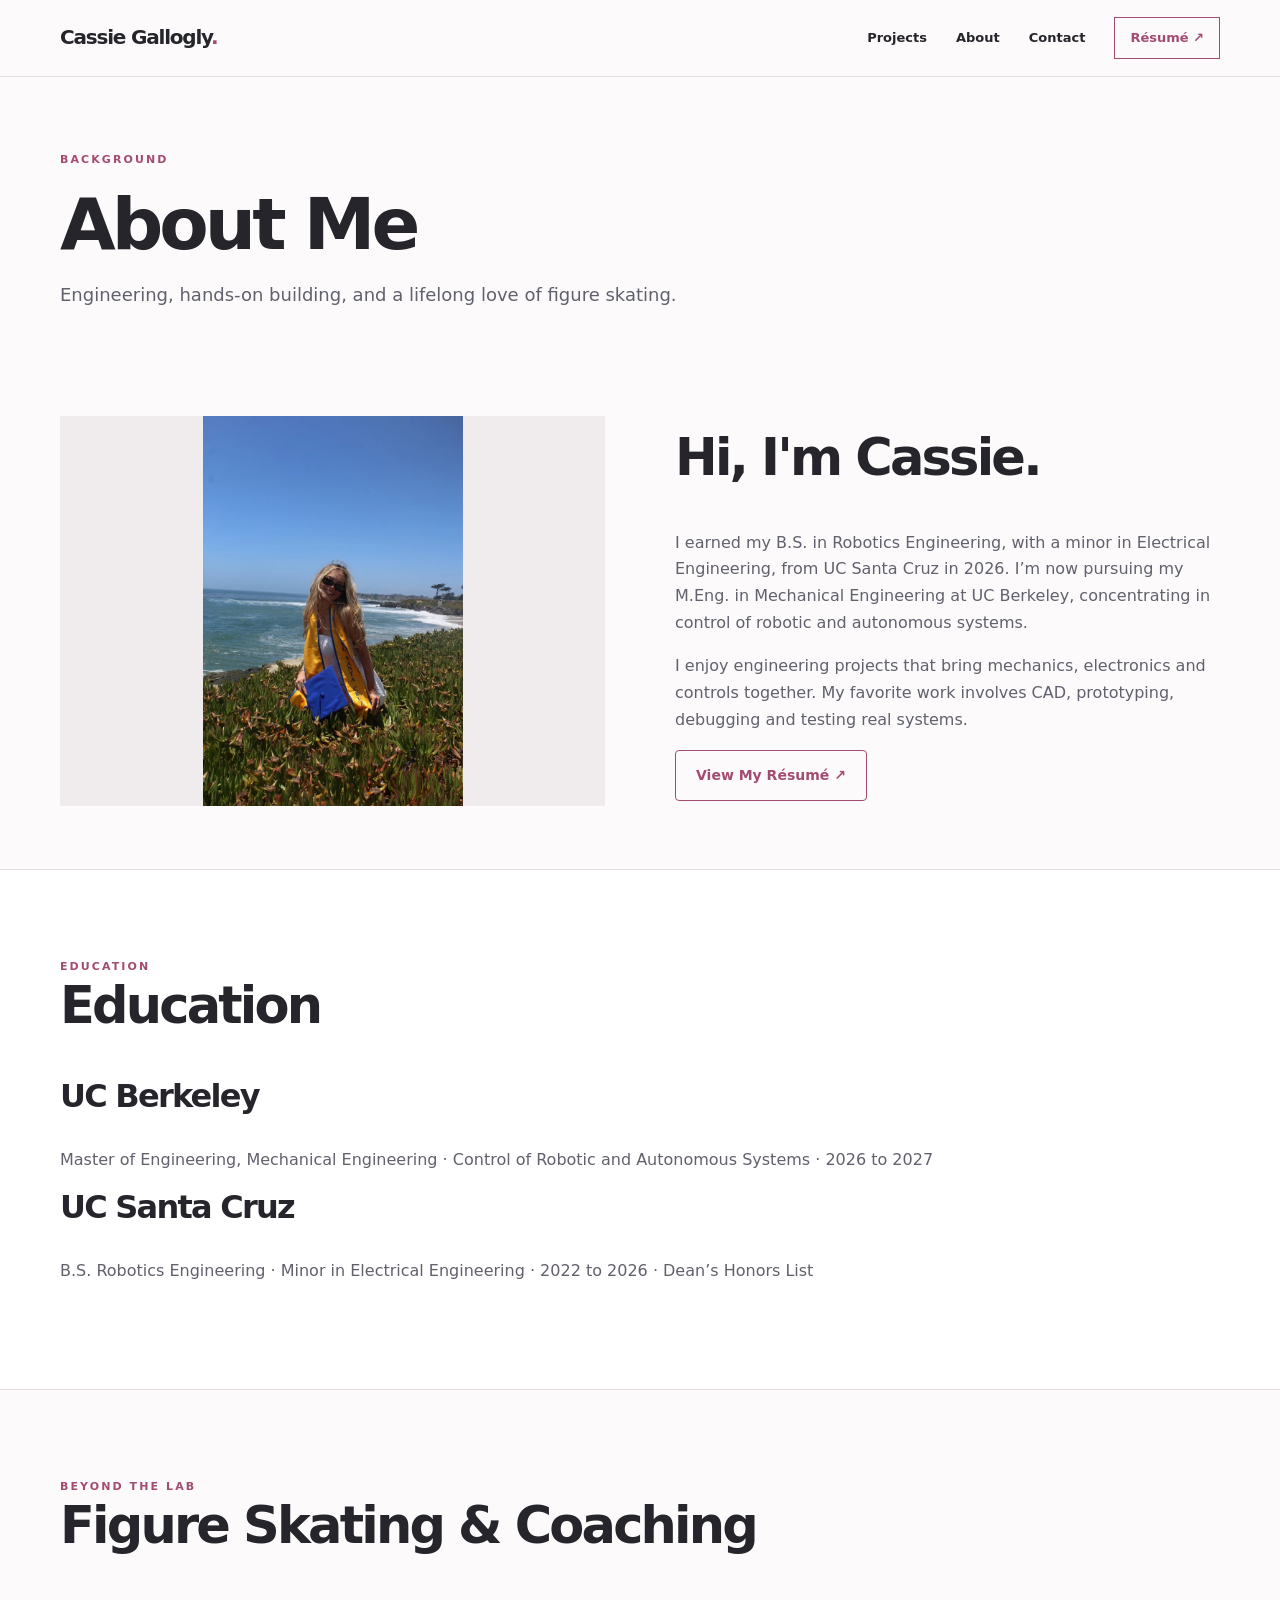
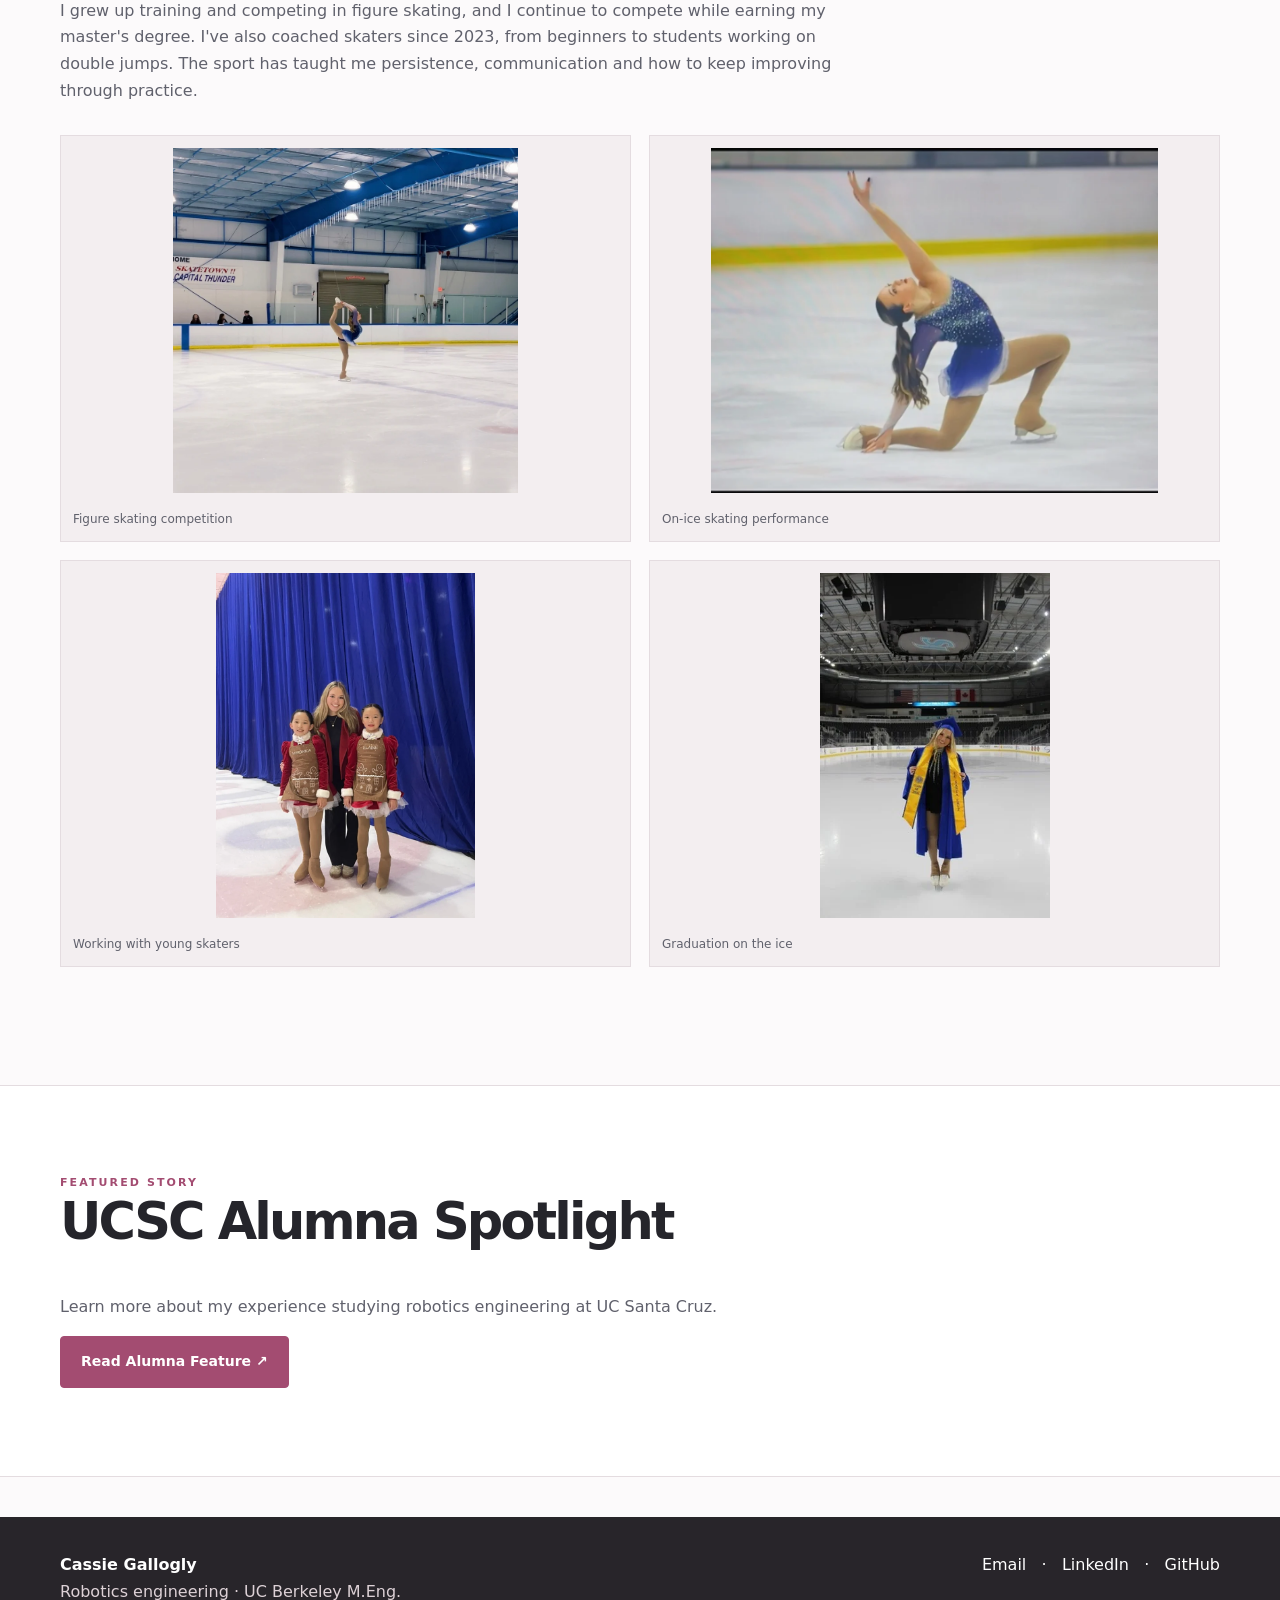
==== about.html @ 03a87ab5 "Add files via upload" ====
<!doctype html><html lang="en"><head><meta charset="utf-8"><meta name="viewport" content="width=device-width,initial-scale=1"><meta name="theme-color" content="#fcfafb"><meta name="description" content="Cassie Gallogly, robotics engineer and UC Berkeley M.Eng. student. Engineering research and project portfolio."><title>About | Cassie Gallogly</title><link rel="stylesheet" href="styles.css"></head><body><header class="topbar"><div class="container nav"><a class="brand" href="index.html">Cassie Gallogly<em>.</em></a><nav class="links" aria-label="Navigation"><a href="projects.html">Projects</a><a href="about.html">About</a><a href="contact.html">Contact</a><a class="navresume" href="Cassie_Gallogly_Resume.pdf" target="_blank">Résumé ↗</a></nav></div></header><main><div class="container"><div class="pagehead"><div class="label">Background</div><h1>About Me</h1><p>Engineering, hands-on building, and a lifelong love of figure skating.</p></div><div class="split sectiontight"><div><img src="assets/coast.webp" alt="Cassie at the coast after graduation" loading="lazy" class="featureimg"></div><div><h2>Hi, I'm Cassie.</h2><p>I earned my B.S. in Robotics Engineering, with a minor in Electrical Engineering, from UC Santa Cruz in 2026. I’m now pursuing my M.Eng. in Mechanical Engineering at UC Berkeley, concentrating in control of robotic and autonomous systems.</p><p>I enjoy engineering projects that bring mechanics, electronics and controls together. My favorite work involves CAD, prototyping, debugging and testing real systems.</p><a href="Cassie_Gallogly_Resume.pdf" class="button alt" target="_blank">View My Résumé ↗</a></div></div></div><div class="features section"><div class="container"><div class="label">Education</div><h2>Education</h2><h3>UC Berkeley</h3><p>Master of Engineering, Mechanical Engineering · Control of Robotic and Autonomous Systems · 2026 to 2027</p><h3>UC Santa Cruz</h3><p>B.S. Robotics Engineering · Minor in Electrical Engineering · 2022 to 2026 · Dean’s Honors List</p></div></div><div class="container section"><div class="label">Beyond the lab</div><h2>Figure Skating & Coaching</h2><p style="max-width:780px">I grew up training and competing in figure skating, and I continue to compete while earning my master's degree. I've also coached skaters since 2023, from beginners to students working on double jumps. The sport has taught me persistence, communication and how to keep improving through practice.</p><div class="gallery"><figure><img src="assets/skating-action.webp" alt="Figure skating competition" loading="lazy" class=""><figcaption>Figure skating competition</figcaption></figure><figure><img src="assets/skating-spin.webp" alt="On-ice skating performance" loading="lazy" class=""><figcaption>On-ice skating performance</figcaption></figure><figure><img src="assets/coach.webp" alt="Working with young skaters" loading="lazy" class=""><figcaption>Working with young skaters</figcaption></figure><figure><img src="assets/grad-ice.webp" alt="Graduation on the ice" loading="lazy" class=""><figcaption>Graduation on the ice</figcaption></figure></div></div><div class="features section"><div class="container"><div class="label">Featured story</div><h2>UCSC Alumna Spotlight</h2><p>Learn more about my experience studying robotics engineering at UC Santa Cruz.</p><a href="https://engineering.ucsc.edu/voices/cassie-gallogly-alumna/" class="button" target="_blank" rel="noopener">Read Alumna Feature ↗</a></div></div></main><footer class="footer"><div class="container footinner"><div><b>Cassie Gallogly</b><p>Robotics engineering · UC Berkeley M.Eng.</p></div><div><a href="mailto:cassiegallogly21@gmail.com">Email</a> &nbsp; · &nbsp; <a href="https://www.linkedin.com/in/cassie-gallogly-879199278/" target="_blank" rel="noopener">LinkedIn</a> &nbsp; · &nbsp; <a href="https://github.com/CassieGallogly" target="_blank" rel="noopener">GitHub</a></div></div></footer></body></html>
---- styles.css ----
:root{--bg:#fcfafb;--white:#fff;--ink:#25252b;--muted:#60616c;--rose:#a34c71;--rose2:#f3e4eb;--line:#e4dce0;--soft:#f8f1f4;--width:1160px}
*{box-sizing:border-box}html{scroll-behavior:smooth}body{margin:0;background:var(--bg);color:var(--ink);font:16px/1.68 Inter,ui-sans-serif,system-ui,-apple-system,'Segoe UI',sans-serif}a{color:inherit;text-decoration:none}img{max-width:100%}button{font:inherit}a:focus-visible,button:focus-visible{outline:3px solid var(--rose);outline-offset:3px}.container{width:min(var(--width),calc(100% - 52px));margin:auto}.topbar{position:sticky;top:0;background:#fcfafbf2;backdrop-filter:blur(12px);border-bottom:1px solid var(--line);z-index:20}.nav{display:flex;align-items:center;justify-content:space-between;min-height:76px;gap:18px}.brand{font-size:20px;font-weight:800;letter-spacing:-.06em}.brand em{color:var(--rose);font-style:normal}.links{display:flex;align-items:center;gap:29px;font-size:13px;font-weight:650}.links a:hover,.text-link:hover{color:var(--rose)}.navresume{border:1px solid var(--rose);padding:9px 15px;color:var(--rose)}.label{font-size:11px;text-transform:uppercase;letter-spacing:.19em;font-weight:800;color:var(--rose)}h1,h2,h3,p{margin-top:0}h1,h2,h3{line-height:1.15;letter-spacing:-.055em}h1{font-size:clamp(48px,6.7vw,90px);font-weight:780}h2{font-size:clamp(32px,4vw,51px)}h3{font-size:clamp(23px,2.5vw,34px)}p{color:var(--muted)}.hero{padding:90px 0 90px;display:grid;grid-template-columns:1.2fr .8fr;align-items:center;gap:78px}.hero h1{margin:17px 0 24px}.hero h1 span{color:var(--rose)}.lead{font-size:clamp(18px,1.8vw,22px);line-height:1.58;color:#45464e}.actionrow{display:flex;flex-wrap:wrap;gap:12px;margin-top:30px}.button{display:inline-flex;justify-content:center;align-items:center;gap:10px;padding:13px 20px;border:1px solid var(--rose);background:var(--rose);color:white;font-size:14px;font-weight:750;border-radius:4px;transition:transform .2s}.button:hover{transform:translateY(-2px)}.button.alt{background:transparent;color:var(--rose)}.button.dark{background:var(--ink);border-color:var(--ink)}.heroimg{background:#ece6e8;padding:12px;border:1px solid var(--line)}.heroimg img{width:100%;height:470px;object-fit:contain;background:#ebe4e4;display:block}.caption{font-size:12px;color:#76717a;margin:9px 0 0}.banner{background:var(--soft);border-block:1px solid var(--line);padding:23px 0}.banner .container{display:flex;justify-content:space-between;gap:20px;flex-wrap:wrap;font-size:13px}.banner b{color:var(--ink)}.section{padding:88px 0}.sectionhead{display:flex;justify-content:space-between;align-items:end;gap:20px;margin-bottom:33px}.sectionhead p{max-width:410px}.projectgrid{display:grid;grid-template-columns:repeat(2,minmax(0,1fr));gap:25px}.card{display:block;border:1px solid var(--line);background:white;transition:box-shadow .2s,transform .2s}.card:hover{box-shadow:0 12px 40px #30131d13;transform:translateY(-3px)}.imagepanel{height:295px;background:#f1edef;display:flex;align-items:center;justify-content:center;overflow:hidden;padding:16px}.imagepanel img{height:100%;width:100%;object-fit:contain}.cardinfo{padding:25px 28px 29px}.cardinfo h3{font-size:27px;margin:12px 0}.cardinfo p{font-size:14px}.cardbottom{display:flex;justify-content:space-between;align-items:center;margin-top:18px;font-size:13px;font-weight:750;color:var(--rose)}.tagrow{display:flex;gap:7px;flex-wrap:wrap;margin:18px 0}.tag{font-size:11px;color:#744255;padding:5px 9px;background:#f8ebf1}.features{background:#fff;border-block:1px solid var(--line)}.split{display:grid;grid-template-columns:1fr 1fr;align-items:center;gap:70px}.featureimg{width:100%;height:390px;object-fit:contain;background:#f0ebed}.articlebox{padding:25px;background:var(--soft);border-left:3px solid var(--rose)}.large-link{display:inline-block;font-size:18px;color:var(--rose);font-weight:750;border-bottom:1px solid var(--rose);padding-bottom:4px}.footer{background:#28252a;color:white;margin-top:40px;padding:35px 0}.footer p{color:#ddd1d6}.footinner{display:flex;justify-content:space-between;gap:25px;flex-wrap:wrap}.footinner a:hover{color:#e5a9c2}.pagehead{padding:74px 0 32px;max-width:830px}.pagehead h1{font-size:clamp(40px,6vw,72px);margin:14px 0}.pagehead p{font-size:18px}.breadcrumbs{font-size:12px;color:var(--rose);margin-top:20px}.detailhero{width:100%;height:min(62vw,530px);object-fit:contain;background:#f2eff0;border:1px solid var(--line);padding:16px;display:block}.detailgrid{display:grid;grid-template-columns:minmax(0,1.6fr) minmax(220px,.65fr);gap:70px;padding:55px 0 65px}.detailgrid h2{font-size:29px;margin-top:30px}.detailgrid h2:first-child{margin-top:0}.aside{border-top:3px solid var(--rose);background:white;padding:23px;align-self:start}.aside p{font-size:14px}.gallery{display:grid;grid-template-columns:repeat(2,minmax(0,1fr));gap:18px;margin:30px 0}.gallery figure{margin:0;background:#f3eef0;border:1px solid var(--line);padding:12px}.gallery img{width:100%;height:345px;object-fit:contain}.gallery figcaption{font-size:12px;color:var(--muted);margin:7px 0 0}.video{width:100%;max-height:550px;background:#161616}.contactgrid{display:grid;grid-template-columns:repeat(2,1fr);gap:16px;margin:35px 0 80px}.contactlink{background:white;border:1px solid var(--line);padding:25px;display:block;transition:border .2s}.contactlink:hover{border-color:var(--rose)}.contactlink small{display:block;color:var(--muted);letter-spacing:.14em;font-weight:700;margin-bottom:8px}.contactlink strong{font-size:clamp(17px,2vw,22px);overflow-wrap:anywhere}.morecards{display:grid;grid-template-columns:repeat(3,1fr);gap:20px}.morecards .imagepanel{height:195px}.morecards .cardinfo{padding:16px}.morecards h3{font-size:20px}.two-photo{display:grid;grid-template-columns:1fr 1fr;gap:20px}.two-photo img{width:100%;height:420px;object-fit:contain;background:#f1edef}.sectiontight{padding:55px 0}.muted{color:var(--muted)}
@media(max-width:800px){.hero,.split,.detailgrid{grid-template-columns:1fr;gap:30px}.hero{padding:55px 0}.heroimg img{height:390px}.links{gap:12px;flex-wrap:wrap;justify-content:flex-end}.navresume{display:none}.section{padding:60px 0}.imagepanel{height:240px}.detailhero{height:390px}.detailgrid{padding-top:32px}.sectionhead{display:block}}
@media(max-width:560px){.container{width:calc(100% - 32px)}.nav{min-height:67px;align-items:center}.brand{font-size:18px}.links{font-size:11px;gap:10px}.projectgrid,.contactgrid,.morecards,.gallery,.two-photo{grid-template-columns:1fr}.heroimg img{height:320px}.gallery img,.two-photo img{height:320px}.detailhero{height:330px}.contactlink{padding:17px}}
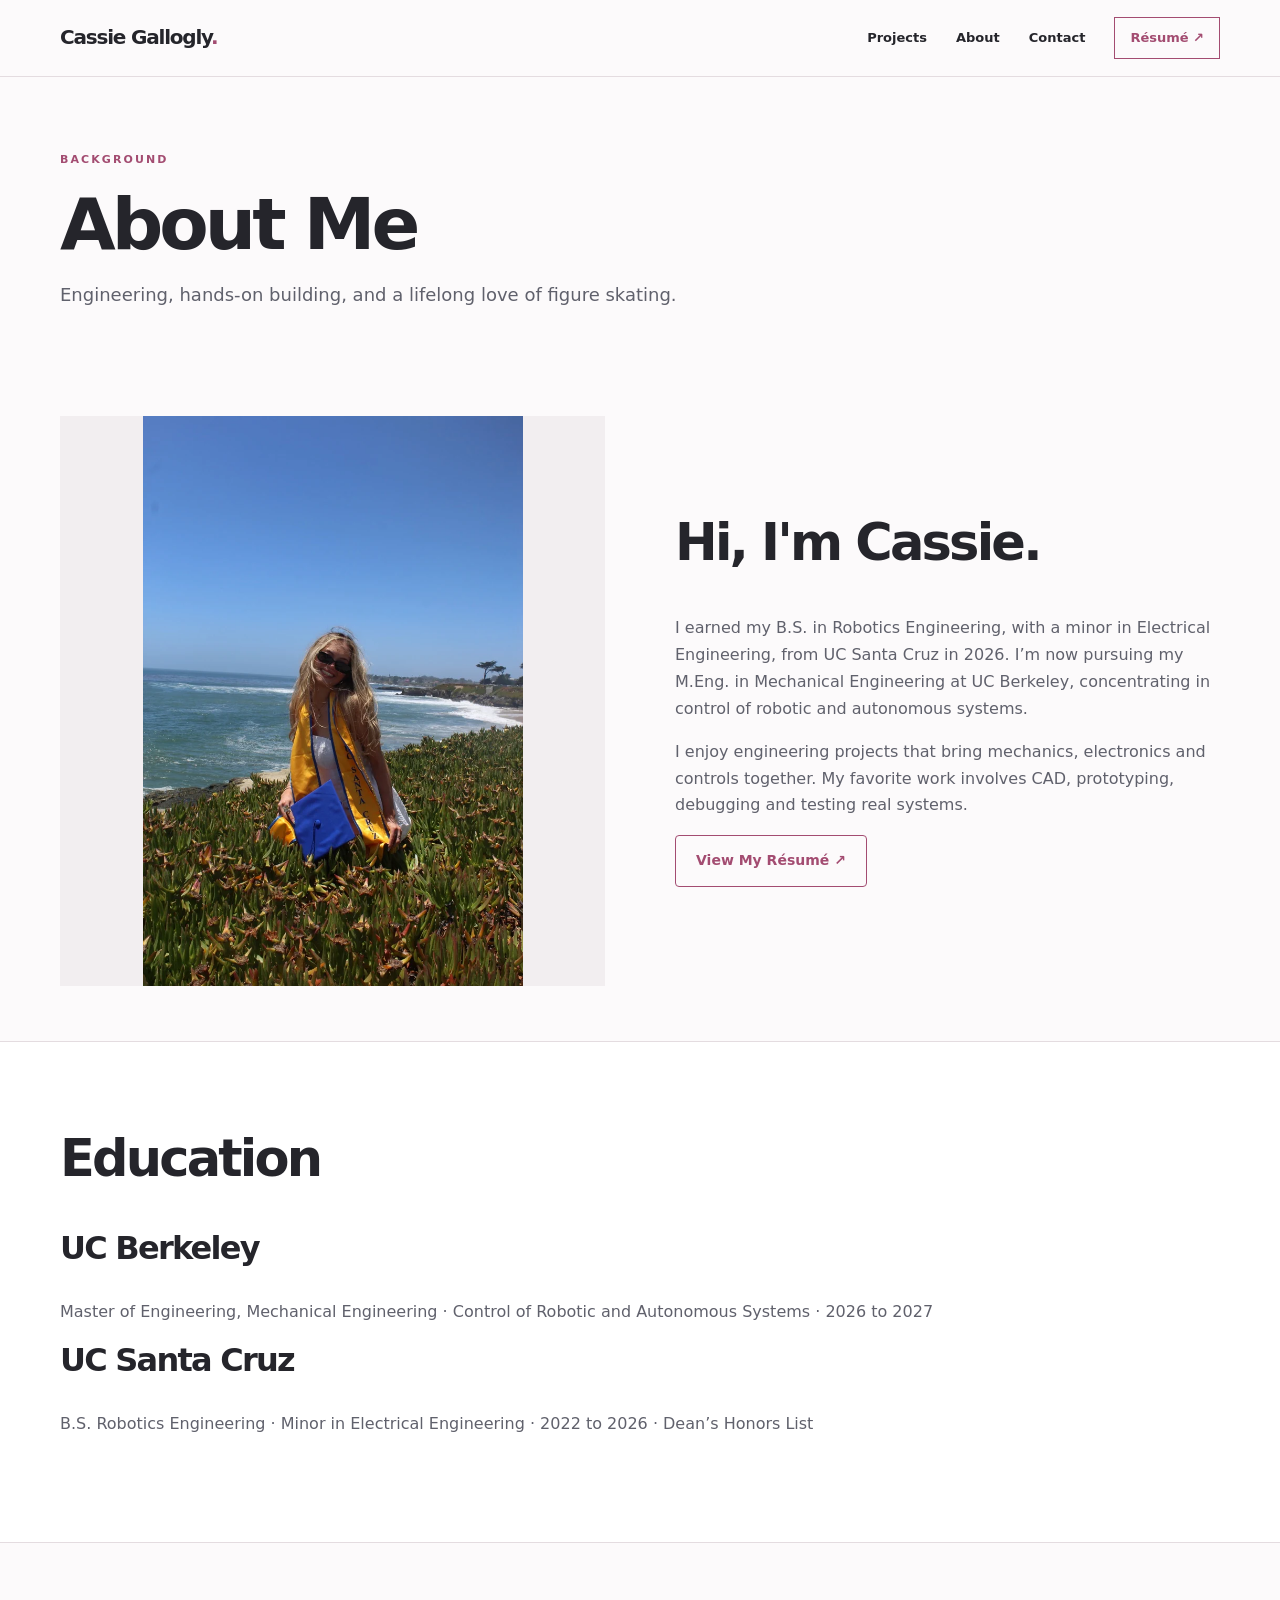
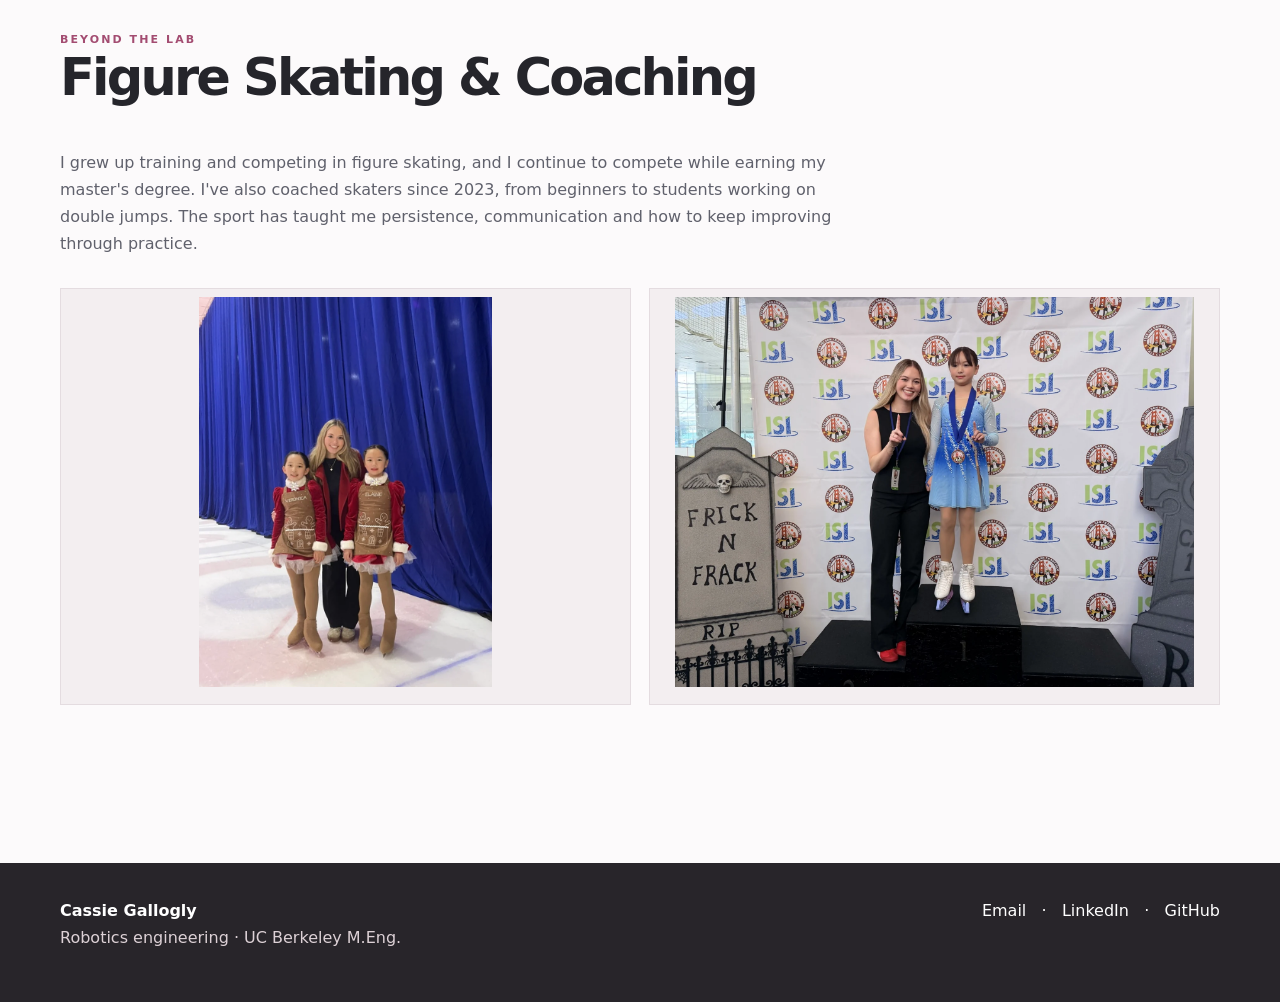
==== commit d5064160: "Add files via upload" ====
--- a/about.html
+++ b/about.html
@@ -1 +1,2 @@
-<!doctype html><html lang="en"><head><meta charset="utf-8"><meta name="viewport" content="width=device-width,initial-scale=1"><meta name="theme-color" content="#fcfafb"><meta name="description" content="Cassie Gallogly, robotics engineer and UC Berkeley M.Eng. student. Engineering research and project portfolio."><title>About | Cassie Gallogly</title><link rel="stylesheet" href="styles.css"></head><body><header class="topbar"><div class="container nav"><a class="brand" href="index.html">Cassie Gallogly<em>.</em></a><nav class="links" aria-label="Navigation"><a href="projects.html">Projects</a><a href="about.html">About</a><a href="contact.html">Contact</a><a class="navresume" href="Cassie_Gallogly_Resume.pdf" target="_blank">Résumé ↗</a></nav></div></header><main><div class="container"><div class="pagehead"><div class="label">Background</div><h1>About Me</h1><p>Engineering, hands-on building, and a lifelong love of figure skating.</p></div><div class="split sectiontight"><div><img src="assets/coast.webp" alt="Cassie at the coast after graduation" loading="lazy" class="featureimg"></div><div><h2>Hi, I'm Cassie.</h2><p>I earned my B.S. in Robotics Engineering, with a minor in Electrical Engineering, from UC Santa Cruz in 2026. I’m now pursuing my M.Eng. in Mechanical Engineering at UC Berkeley, concentrating in control of robotic and autonomous systems.</p><p>I enjoy engineering projects that bring mechanics, electronics and controls together. My favorite work involves CAD, prototyping, debugging and testing real systems.</p><a href="Cassie_Gallogly_Resume.pdf" class="button alt" target="_blank">View My Résumé ↗</a></div></div></div><div class="features section"><div class="container"><div class="label">Education</div><h2>Education</h2><h3>UC Berkeley</h3><p>Master of Engineering, Mechanical Engineering · Control of Robotic and Autonomous Systems · 2026 to 2027</p><h3>UC Santa Cruz</h3><p>B.S. Robotics Engineering · Minor in Electrical Engineering · 2022 to 2026 · Dean’s Honors List</p></div></div><div class="container section"><div class="label">Beyond the lab</div><h2>Figure Skating & Coaching</h2><p style="max-width:780px">I grew up training and competing in figure skating, and I continue to compete while earning my master's degree. I've also coached skaters since 2023, from beginners to students working on double jumps. The sport has taught me persistence, communication and how to keep improving through practice.</p><div class="gallery"><figure><img src="assets/skating-action.webp" alt="Figure skating competition" loading="lazy" class=""><figcaption>Figure skating competition</figcaption></figure><figure><img src="assets/skating-spin.webp" alt="On-ice skating performance" loading="lazy" class=""><figcaption>On-ice skating performance</figcaption></figure><figure><img src="assets/coach.webp" alt="Working with young skaters" loading="lazy" class=""><figcaption>Working with young skaters</figcaption></figure><figure><img src="assets/grad-ice.webp" alt="Graduation on the ice" loading="lazy" class=""><figcaption>Graduation on the ice</figcaption></figure></div></div><div class="features section"><div class="container"><div class="label">Featured story</div><h2>UCSC Alumna Spotlight</h2><p>Learn more about my experience studying robotics engineering at UC Santa Cruz.</p><a href="https://engineering.ucsc.edu/voices/cassie-gallogly-alumna/" class="button" target="_blank" rel="noopener">Read Alumna Feature ↗</a></div></div></main><footer class="footer"><div class="container footinner"><div><b>Cassie Gallogly</b><p>Robotics engineering · UC Berkeley M.Eng.</p></div><div><a href="mailto:cassiegallogly21@gmail.com">Email</a> &nbsp; · &nbsp; <a href="https://www.linkedin.com/in/cassie-gallogly-879199278/" target="_blank" rel="noopener">LinkedIn</a> &nbsp; · &nbsp; <a href="https://github.com/CassieGallogly" target="_blank" rel="noopener">GitHub</a></div></div></footer></body></html>+<!DOCTYPE html>
+<html lang="en"><head><meta charset="utf-8"/><meta content="width=device-width,initial-scale=1" name="viewport"/><meta content="#fcfafb" name="theme-color"/><meta content="Cassie Gallogly, robotics engineer and UC Berkeley M.Eng. student. Engineering research and project portfolio." name="description"/><title>About | Cassie Gallogly</title><link href="styles.css" rel="stylesheet"/></head><body><header class="topbar"><div class="container nav"><a class="brand" href="index.html">Cassie Gallogly<em>.</em></a><nav aria-label="Navigation" class="links"><a href="projects.html">Projects</a><a href="about.html">About</a><a href="contact.html">Contact</a><a class="navresume" href="Cassie_Gallogly_Resume.pdf" target="_blank">Résumé ↗</a></nav></div></header><main><div class="container"><div class="pagehead"><div class="label">Background</div><h1>About Me</h1><p>Engineering, hands-on building, and a lifelong love of figure skating.</p></div><div class="split sectiontight"><div><img alt="Cassie at the coast after graduation" class="about-portrait" loading="lazy" src="assets/coast.webp"/></div><div><h2>Hi, I'm Cassie.</h2><p>I earned my B.S. in Robotics Engineering, with a minor in Electrical Engineering, from UC Santa Cruz in 2026. I’m now pursuing my M.Eng. in Mechanical Engineering at UC Berkeley, concentrating in control of robotic and autonomous systems.</p><p>I enjoy engineering projects that bring mechanics, electronics and controls together. My favorite work involves CAD, prototyping, debugging and testing real systems.</p><a class="button alt" href="Cassie_Gallogly_Resume.pdf" target="_blank">View My Résumé ↗</a></div></div></div><div class="features section"><div class="container"><h2>Education</h2><h3>UC Berkeley</h3><p>Master of Engineering, Mechanical Engineering · Control of Robotic and Autonomous Systems · 2026 to 2027</p><h3>UC Santa Cruz</h3><p>B.S. Robotics Engineering · Minor in Electrical Engineering · 2022 to 2026 · Dean’s Honors List</p></div></div><div class="container section"><div class="label">Beyond the lab</div><h2>Figure Skating &amp; Coaching</h2><p style="max-width:780px">I grew up training and competing in figure skating, and I continue to compete while earning my master's degree. I've also coached skaters since 2023, from beginners to students working on double jumps. The sport has taught me persistence, communication and how to keep improving through practice.</p><div class="gallery"><figure><img alt="Cassie coaching two young skaters" loading="lazy" src="assets/coach.webp"/></figure><figure><img alt="Cassie with a skating student at a competition" loading="lazy" src="assets/student-award.webp"/></figure></div></div></main><footer class="footer"><div class="container footinner"><div><b>Cassie Gallogly</b><p>Robotics engineering · UC Berkeley M.Eng.</p></div><div><a href="mailto:cassiegallogly21@gmail.com">Email</a>   ·   <a href="https://www.linkedin.com/in/cassie-gallogly-879199278/" rel="noopener" target="_blank">LinkedIn</a>   ·   <a href="https://github.com/CassieGallogly" rel="noopener" target="_blank">GitHub</a></div></div></footer></body></html>
--- a/styles.css
+++ b/styles.css
@@ -3,3 +3,15 @@
 *{box-sizing:border-box}html{scroll-behavior:smooth}body{margin:0;background:var(--bg);color:var(--ink);font:16px/1.68 Inter,ui-sans-serif,system-ui,-apple-system,'Segoe UI',sans-serif}a{color:inherit;text-decoration:none}img{max-width:100%}button{font:inherit}a:focus-visible,button:focus-visible{outline:3px solid var(--rose);outline-offset:3px}.container{width:min(var(--width),calc(100% - 52px));margin:auto}.topbar{position:sticky;top:0;background:#fcfafbf2;backdrop-filter:blur(12px);border-bottom:1px solid var(--line);z-index:20}.nav{display:flex;align-items:center;justify-content:space-between;min-height:76px;gap:18px}.brand{font-size:20px;font-weight:800;letter-spacing:-.06em}.brand em{color:var(--rose);font-style:normal}.links{display:flex;align-items:center;gap:29px;font-size:13px;font-weight:650}.links a:hover,.text-link:hover{color:var(--rose)}.navresume{border:1px solid var(--rose);padding:9px 15px;color:var(--rose)}.label{font-size:11px;text-transform:uppercase;letter-spacing:.19em;font-weight:800;color:var(--rose)}h1,h2,h3,p{margin-top:0}h1,h2,h3{line-height:1.15;letter-spacing:-.055em}h1{font-size:clamp(48px,6.7vw,90px);font-weight:780}h2{font-size:clamp(32px,4vw,51px)}h3{font-size:clamp(23px,2.5vw,34px)}p{color:var(--muted)}.hero{padding:90px 0 90px;display:grid;grid-template-columns:1.2fr .8fr;align-items:center;gap:78px}.hero h1{margin:17px 0 24px}.hero h1 span{color:var(--rose)}.lead{font-size:clamp(18px,1.8vw,22px);line-height:1.58;color:#45464e}.actionrow{display:flex;flex-wrap:wrap;gap:12px;margin-top:30px}.button{display:inline-flex;justify-content:center;align-items:center;gap:10px;padding:13px 20px;border:1px solid var(--rose);background:var(--rose);color:white;font-size:14px;font-weight:750;border-radius:4px;transition:transform .2s}.button:hover{transform:translateY(-2px)}.button.alt{background:transparent;color:var(--rose)}.button.dark{background:var(--ink);border-color:var(--ink)}.heroimg{background:#ece6e8;padding:12px;border:1px solid var(--line)}.heroimg img{width:100%;height:470px;object-fit:contain;background:#ebe4e4;display:block}.caption{font-size:12px;color:#76717a;margin:9px 0 0}.banner{background:var(--soft);border-block:1px solid var(--line);padding:23px 0}.banner .container{display:flex;justify-content:space-between;gap:20px;flex-wrap:wrap;font-size:13px}.banner b{color:var(--ink)}.section{padding:88px 0}.sectionhead{display:flex;justify-content:space-between;align-items:end;gap:20px;margin-bottom:33px}.sectionhead p{max-width:410px}.projectgrid{display:grid;grid-template-columns:repeat(2,minmax(0,1fr));gap:25px}.card{display:block;border:1px solid var(--line);background:white;transition:box-shadow .2s,transform .2s}.card:hover{box-shadow:0 12px 40px #30131d13;transform:translateY(-3px)}.imagepanel{height:295px;background:#f1edef;display:flex;align-items:center;justify-content:center;overflow:hidden;padding:16px}.imagepanel img{height:100%;width:100%;object-fit:contain}.cardinfo{padding:25px 28px 29px}.cardinfo h3{font-size:27px;margin:12px 0}.cardinfo p{font-size:14px}.cardbottom{display:flex;justify-content:space-between;align-items:center;margin-top:18px;font-size:13px;font-weight:750;color:var(--rose)}.tagrow{display:flex;gap:7px;flex-wrap:wrap;margin:18px 0}.tag{font-size:11px;color:#744255;padding:5px 9px;background:#f8ebf1}.features{background:#fff;border-block:1px solid var(--line)}.split{display:grid;grid-template-columns:1fr 1fr;align-items:center;gap:70px}.featureimg{width:100%;height:390px;object-fit:contain;background:#f0ebed}.articlebox{padding:25px;background:var(--soft);border-left:3px solid var(--rose)}.large-link{display:inline-block;font-size:18px;color:var(--rose);font-weight:750;border-bottom:1px solid var(--rose);padding-bottom:4px}.footer{background:#28252a;color:white;margin-top:40px;padding:35px 0}.footer p{color:#ddd1d6}.footinner{display:flex;justify-content:space-between;gap:25px;flex-wrap:wrap}.footinner a:hover{color:#e5a9c2}.pagehead{padding:74px 0 32px;max-width:830px}.pagehead h1{font-size:clamp(40px,6vw,72px);margin:14px 0}.pagehead p{font-size:18px}.breadcrumbs{font-size:12px;color:var(--rose);margin-top:20px}.detailhero{width:100%;height:min(62vw,530px);object-fit:contain;background:#f2eff0;border:1px solid var(--line);padding:16px;display:block}.detailgrid{display:grid;grid-template-columns:minmax(0,1.6fr) minmax(220px,.65fr);gap:70px;padding:55px 0 65px}.detailgrid h2{font-size:29px;margin-top:30px}.detailgrid h2:first-child{margin-top:0}.aside{border-top:3px solid var(--rose);background:white;padding:23px;align-self:start}.aside p{font-size:14px}.gallery{display:grid;grid-template-columns:repeat(2,minmax(0,1fr));gap:18px;margin:30px 0}.gallery figure{margin:0;background:#f3eef0;border:1px solid var(--line);padding:12px}.gallery img{width:100%;height:345px;object-fit:contain}.gallery figcaption{font-size:12px;color:var(--muted);margin:7px 0 0}.video{width:100%;max-height:550px;background:#161616}.contactgrid{display:grid;grid-template-columns:repeat(2,1fr);gap:16px;margin:35px 0 80px}.contactlink{background:white;border:1px solid var(--line);padding:25px;display:block;transition:border .2s}.contactlink:hover{border-color:var(--rose)}.contactlink small{display:block;color:var(--muted);letter-spacing:.14em;font-weight:700;margin-bottom:8px}.contactlink strong{font-size:clamp(17px,2vw,22px);overflow-wrap:anywhere}.morecards{display:grid;grid-template-columns:repeat(3,1fr);gap:20px}.morecards .imagepanel{height:195px}.morecards .cardinfo{padding:16px}.morecards h3{font-size:20px}.two-photo{display:grid;grid-template-columns:1fr 1fr;gap:20px}.two-photo img{width:100%;height:420px;object-fit:contain;background:#f1edef}.sectiontight{padding:55px 0}.muted{color:var(--muted)}
 @media(max-width:800px){.hero,.split,.detailgrid{grid-template-columns:1fr;gap:30px}.hero{padding:55px 0}.heroimg img{height:390px}.links{gap:12px;flex-wrap:wrap;justify-content:flex-end}.navresume{display:none}.section{padding:60px 0}.imagepanel{height:240px}.detailhero{height:390px}.detailgrid{padding-top:32px}.sectionhead{display:block}}
 @media(max-width:560px){.container{width:calc(100% - 32px)}.nav{min-height:67px;align-items:center}.brand{font-size:18px}.links{font-size:11px;gap:10px}.projectgrid,.contactgrid,.morecards,.gallery,.two-photo{grid-template-columns:1fr}.heroimg img{height:320px}.gallery img,.two-photo img{height:320px}.detailhero{height:330px}.contactlink{padding:17px}}
+
+/* V3 refinements: clean photos, simple navigation and emphasis on engineering */
+.caption,figcaption{display:none!important}
+.about-portrait{display:block;width:100%;height:570px;object-fit:contain;background:#f2eef0}
+.story-feature{max-width:850px;margin-inline:auto;padding:25px 0}
+.story-feature h2{font-size:clamp(32px,4vw,52px)}
+.research-link{display:inline-block;font-weight:850;font-size:19px;line-height:1.4;margin:12px 0}
+.gallery figure{padding:8px}.gallery img{height:390px}
+.gallery figure:has(img[src*=promotion-poster]){grid-column:1/-1}.gallery img[src*=promotion-poster]{height:auto;max-height:650px}
+.contactlink strong{font-size:clamp(18px,2.1vw,24px)}
+@media(max-width:800px){.about-portrait{height:470px}.gallery img{height:320px}}
+@media(max-width:560px){.about-portrait{height:400px}.gallery img{height:auto;max-height:420px}.gallery figure:has(img[src*=promotion-poster]){grid-column:auto}}
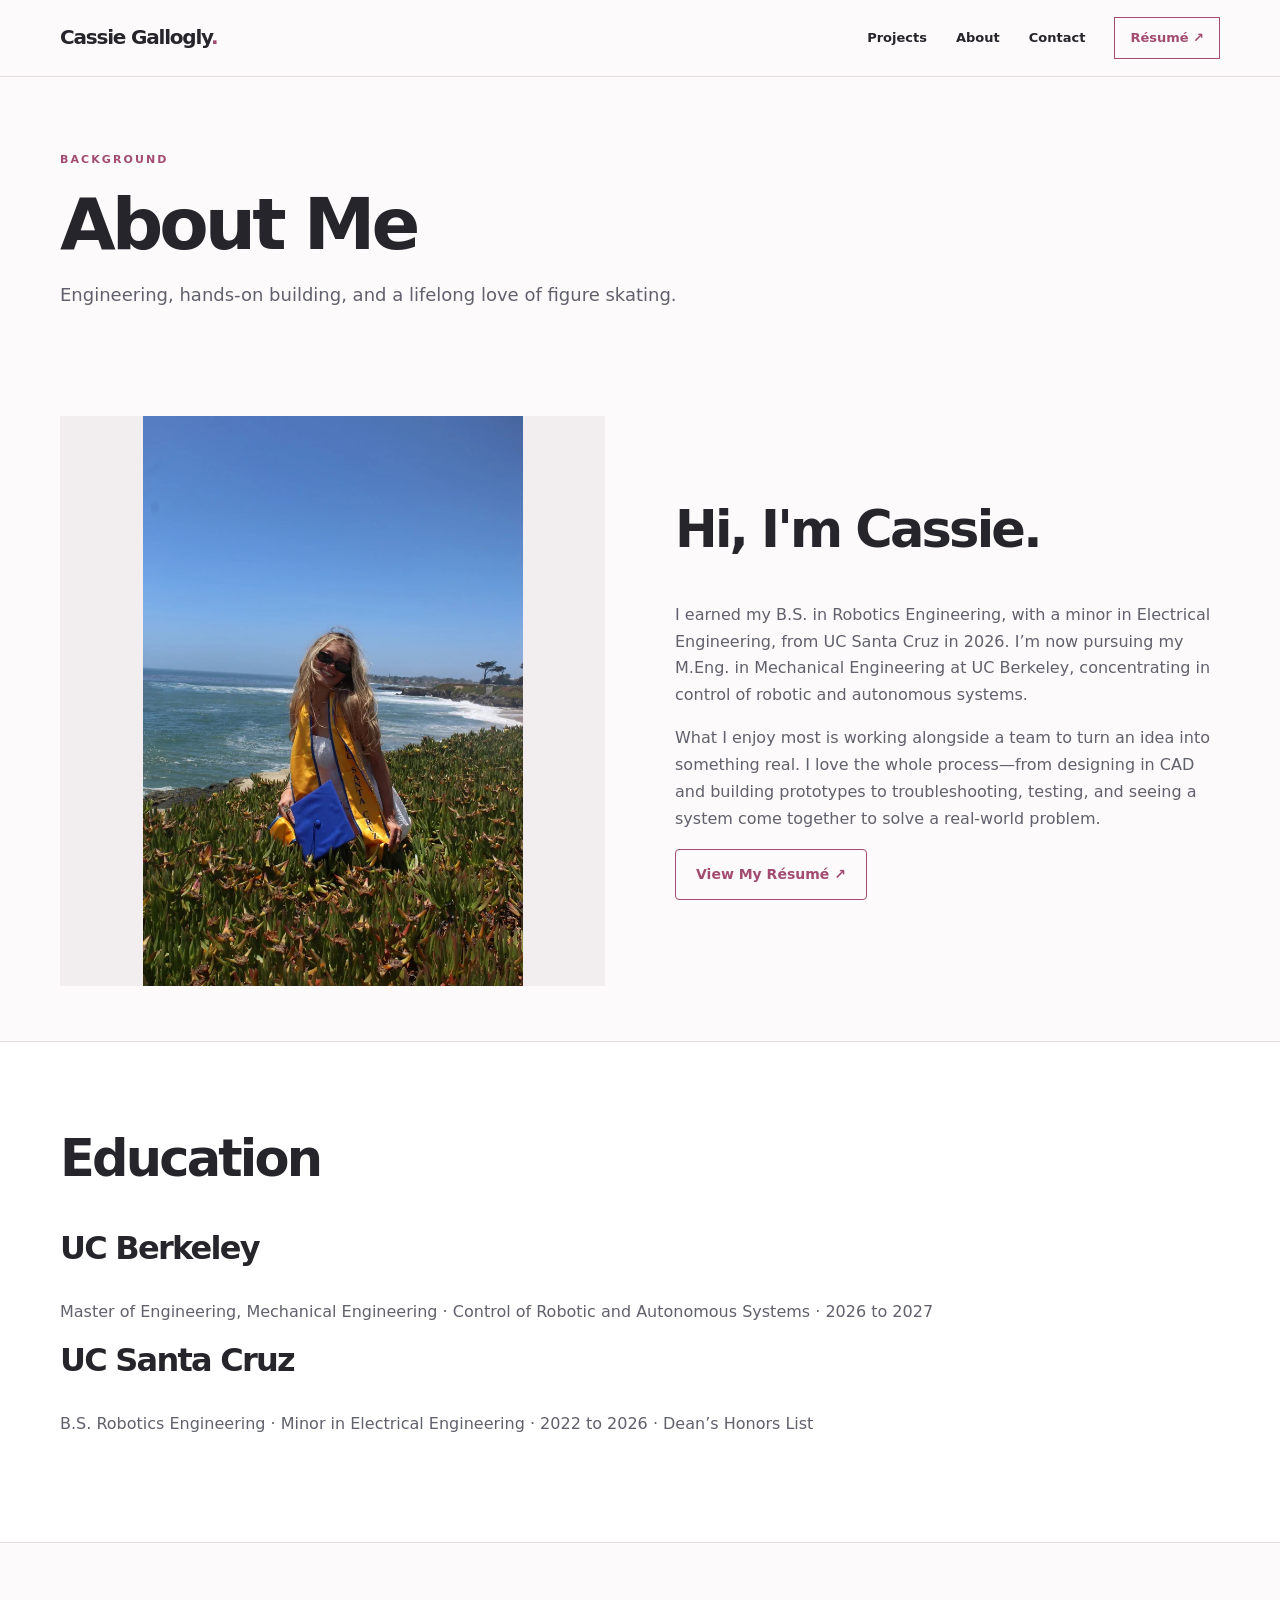
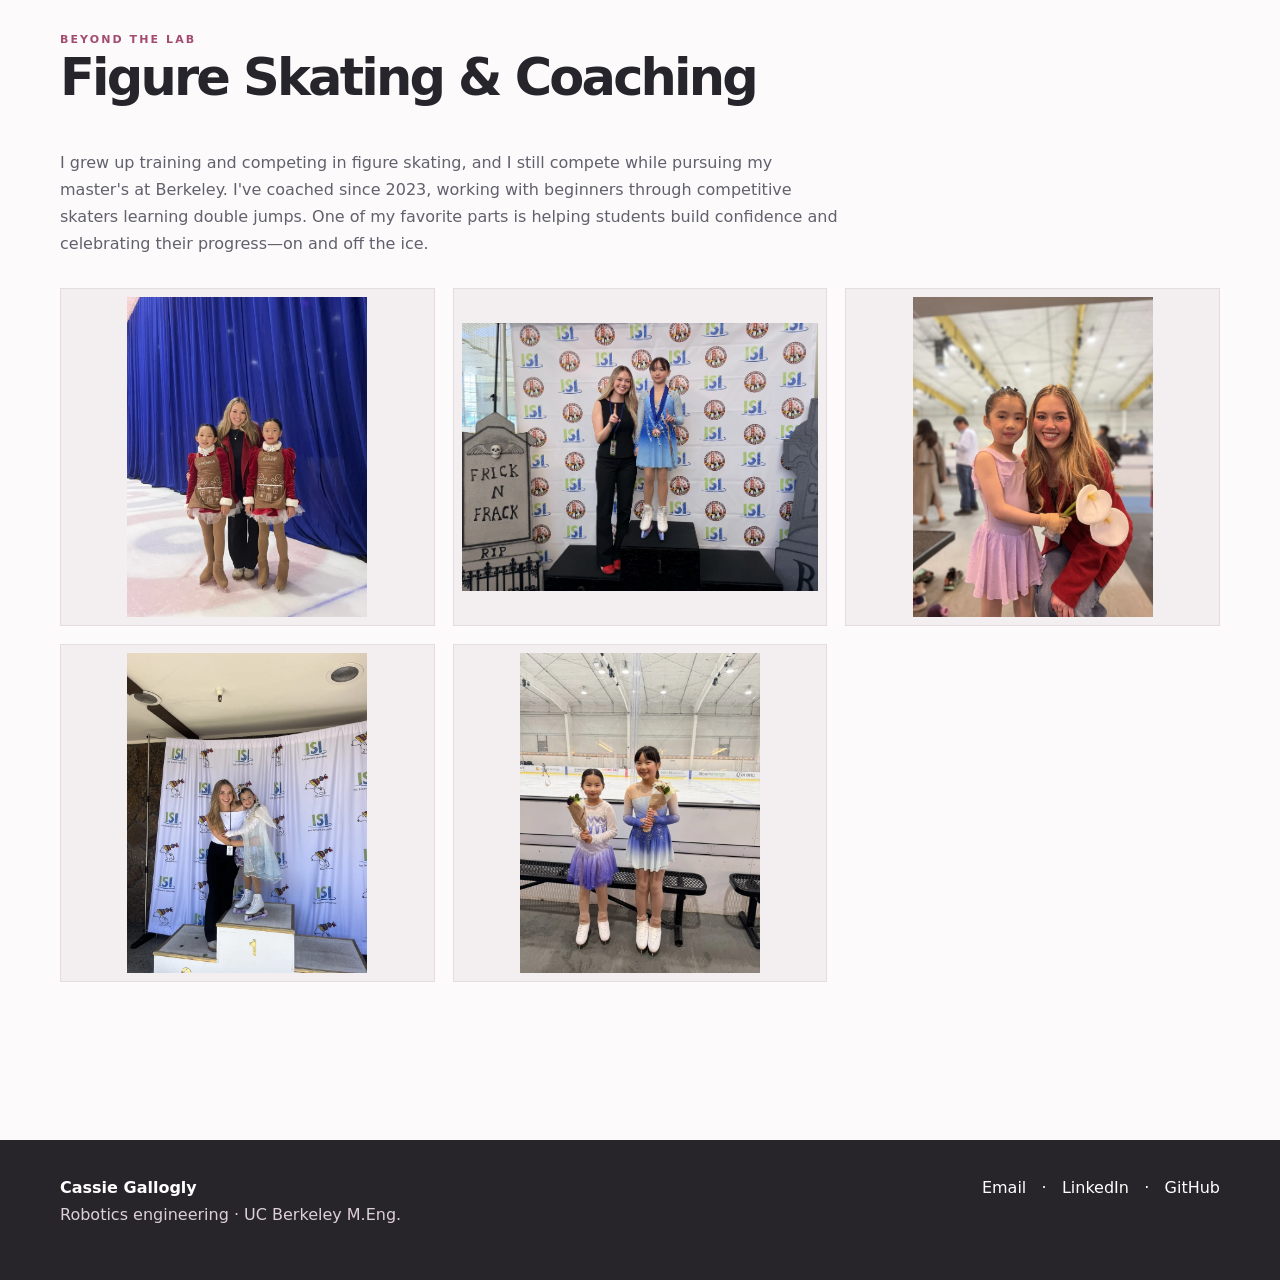
==== commit d3fcabd7: "Add files via upload" ====
--- a/about.html
+++ b/about.html
@@ -1,2 +1,3 @@
 <!DOCTYPE html>
-<html lang="en"><head><meta charset="utf-8"/><meta content="width=device-width,initial-scale=1" name="viewport"/><meta content="#fcfafb" name="theme-color"/><meta content="Cassie Gallogly, robotics engineer and UC Berkeley M.Eng. student. Engineering research and project portfolio." name="description"/><title>About | Cassie Gallogly</title><link href="styles.css" rel="stylesheet"/></head><body><header class="topbar"><div class="container nav"><a class="brand" href="index.html">Cassie Gallogly<em>.</em></a><nav aria-label="Navigation" class="links"><a href="projects.html">Projects</a><a href="about.html">About</a><a href="contact.html">Contact</a><a class="navresume" href="Cassie_Gallogly_Resume.pdf" target="_blank">Résumé ↗</a></nav></div></header><main><div class="container"><div class="pagehead"><div class="label">Background</div><h1>About Me</h1><p>Engineering, hands-on building, and a lifelong love of figure skating.</p></div><div class="split sectiontight"><div><img alt="Cassie at the coast after graduation" class="about-portrait" loading="lazy" src="assets/coast.webp"/></div><div><h2>Hi, I'm Cassie.</h2><p>I earned my B.S. in Robotics Engineering, with a minor in Electrical Engineering, from UC Santa Cruz in 2026. I’m now pursuing my M.Eng. in Mechanical Engineering at UC Berkeley, concentrating in control of robotic and autonomous systems.</p><p>I enjoy engineering projects that bring mechanics, electronics and controls together. My favorite work involves CAD, prototyping, debugging and testing real systems.</p><a class="button alt" href="Cassie_Gallogly_Resume.pdf" target="_blank">View My Résumé ↗</a></div></div></div><div class="features section"><div class="container"><h2>Education</h2><h3>UC Berkeley</h3><p>Master of Engineering, Mechanical Engineering · Control of Robotic and Autonomous Systems · 2026 to 2027</p><h3>UC Santa Cruz</h3><p>B.S. Robotics Engineering · Minor in Electrical Engineering · 2022 to 2026 · Dean’s Honors List</p></div></div><div class="container section"><div class="label">Beyond the lab</div><h2>Figure Skating &amp; Coaching</h2><p style="max-width:780px">I grew up training and competing in figure skating, and I continue to compete while earning my master's degree. I've also coached skaters since 2023, from beginners to students working on double jumps. The sport has taught me persistence, communication and how to keep improving through practice.</p><div class="gallery"><figure><img alt="Cassie coaching two young skaters" loading="lazy" src="assets/coach.webp"/></figure><figure><img alt="Cassie with a skating student at a competition" loading="lazy" src="assets/student-award.webp"/></figure></div></div></main><footer class="footer"><div class="container footinner"><div><b>Cassie Gallogly</b><p>Robotics engineering · UC Berkeley M.Eng.</p></div><div><a href="mailto:cassiegallogly21@gmail.com">Email</a>   ·   <a href="https://www.linkedin.com/in/cassie-gallogly-879199278/" rel="noopener" target="_blank">LinkedIn</a>   ·   <a href="https://github.com/CassieGallogly" rel="noopener" target="_blank">GitHub</a></div></div></footer></body></html>+
+<html lang="en"><head><meta charset="utf-8"/><meta content="width=device-width,initial-scale=1" name="viewport"/><meta content="#fcfafb" name="theme-color"/><meta content="Cassie Gallogly, robotics engineer and UC Berkeley M.Eng. student. Engineering research and project portfolio." name="description"/><title>About | Cassie Gallogly</title><link href="styles.css" rel="stylesheet"/></head><body><header class="topbar"><div class="container nav"><a class="brand" href="index.html">Cassie Gallogly<em>.</em></a><nav aria-label="Navigation" class="links"><a href="projects.html">Projects</a><a href="about.html">About</a><a href="contact.html">Contact</a><a class="navresume" href="Cassie_Gallogly_Resume.pdf" target="_blank">Résumé ↗</a></nav></div></header><main><div class="container"><div class="pagehead"><div class="label">Background</div><h1>About Me</h1><p>Engineering, hands-on building, and a lifelong love of figure skating.</p></div><div class="split sectiontight"><div><img alt="Cassie at the coast after graduation" class="about-portrait" loading="lazy" src="assets/coast.webp"/></div><div><h2>Hi, I'm Cassie.</h2><p>I earned my B.S. in Robotics Engineering, with a minor in Electrical Engineering, from UC Santa Cruz in 2026. I’m now pursuing my M.Eng. in Mechanical Engineering at UC Berkeley, concentrating in control of robotic and autonomous systems.</p><p>What I enjoy most is working alongside a team to turn an idea into something real. I love the whole process—from designing in CAD and building prototypes to troubleshooting, testing, and seeing a system come together to solve a real-world problem.</p><a class="button alt" href="Cassie_Gallogly_Resume.pdf" target="_blank">View My Résumé ↗</a></div></div></div><div class="features section"><div class="container"><h2>Education</h2><h3>UC Berkeley</h3><p>Master of Engineering, Mechanical Engineering · Control of Robotic and Autonomous Systems · 2026 to 2027</p><h3>UC Santa Cruz</h3><p>B.S. Robotics Engineering · Minor in Electrical Engineering · 2022 to 2026 · Dean’s Honors List</p></div></div><div class="container section"><div class="label">Beyond the lab</div><h2>Figure Skating &amp; Coaching</h2><p style="max-width:780px">I grew up training and competing in figure skating, and I still compete while pursuing my master's at Berkeley. I've coached since 2023, working with beginners through competitive skaters learning double jumps. One of my favorite parts is helping students build confidence and celebrating their progress—on and off the ice.</p><div class="gallery coaching-gallery"><figure><img alt="Cassie coaching two young skaters" loading="lazy" src="assets/coach.webp"/></figure><figure><img alt="Cassie with a skating student at a competition" loading="lazy" src="assets/student-award.webp"/></figure><figure><img alt="Cassie with a young skating student after a performance" loading="lazy" src="assets/coaching-flowers.webp"/></figure><figure><img alt="Cassie celebrating a student on the first-place podium" loading="lazy" src="assets/coaching-podium.webp"/></figure><figure><img alt="Two figure skating students with flowers at the rink" loading="lazy" src="assets/skating-students.webp"/></figure></div></div></main><footer class="footer"><div class="container footinner"><div><b>Cassie Gallogly</b><p>Robotics engineering · UC Berkeley M.Eng.</p></div><div><a href="mailto:cassiegallogly21@gmail.com">Email</a>   ·   <a href="https://www.linkedin.com/in/cassie-gallogly-879199278/" rel="noopener" target="_blank">LinkedIn</a>   ·   <a href="https://github.com/CassieGallogly" rel="noopener" target="_blank">GitHub</a></div></div></footer></body></html>
--- a/styles.css
+++ b/styles.css
@@ -15,3 +15,10 @@
 .contactlink strong{font-size:clamp(18px,2.1vw,24px)}
 @media(max-width:800px){.about-portrait{height:470px}.gallery img{height:320px}}
 @media(max-width:560px){.about-portrait{height:400px}.gallery img{height:auto;max-height:420px}.gallery figure:has(img[src*=promotion-poster]){grid-column:auto}}
+
+/* Coaching gallery: more photos while keeping the original clean, caption-free design. */
+.coaching-gallery{grid-template-columns:repeat(3,minmax(0,1fr));gap:18px}
+.coaching-gallery figure{margin:0}
+.coaching-gallery img{height:320px;object-fit:contain;display:block}
+@media(max-width:850px){.coaching-gallery{grid-template-columns:repeat(2,minmax(0,1fr))}}
+@media(max-width:560px){.coaching-gallery{grid-template-columns:1fr}.coaching-gallery img{height:auto;max-height:460px}}
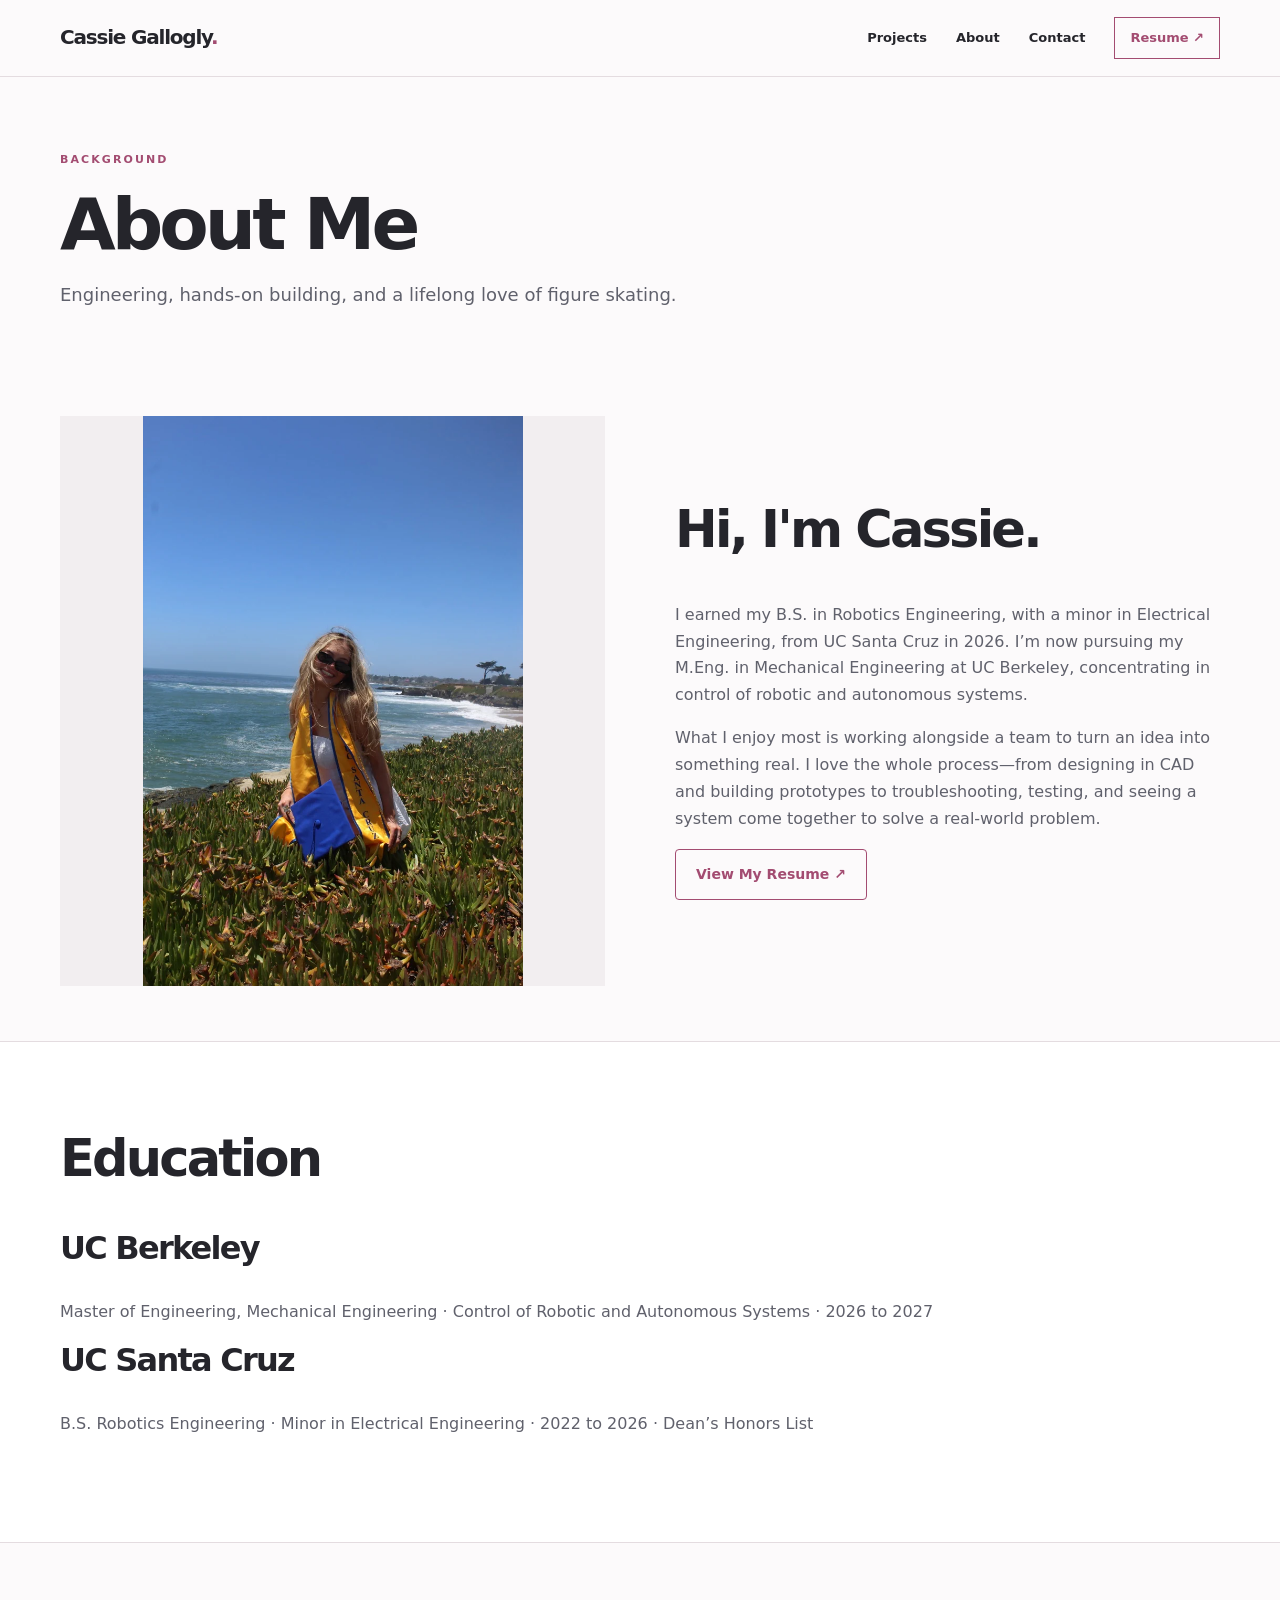
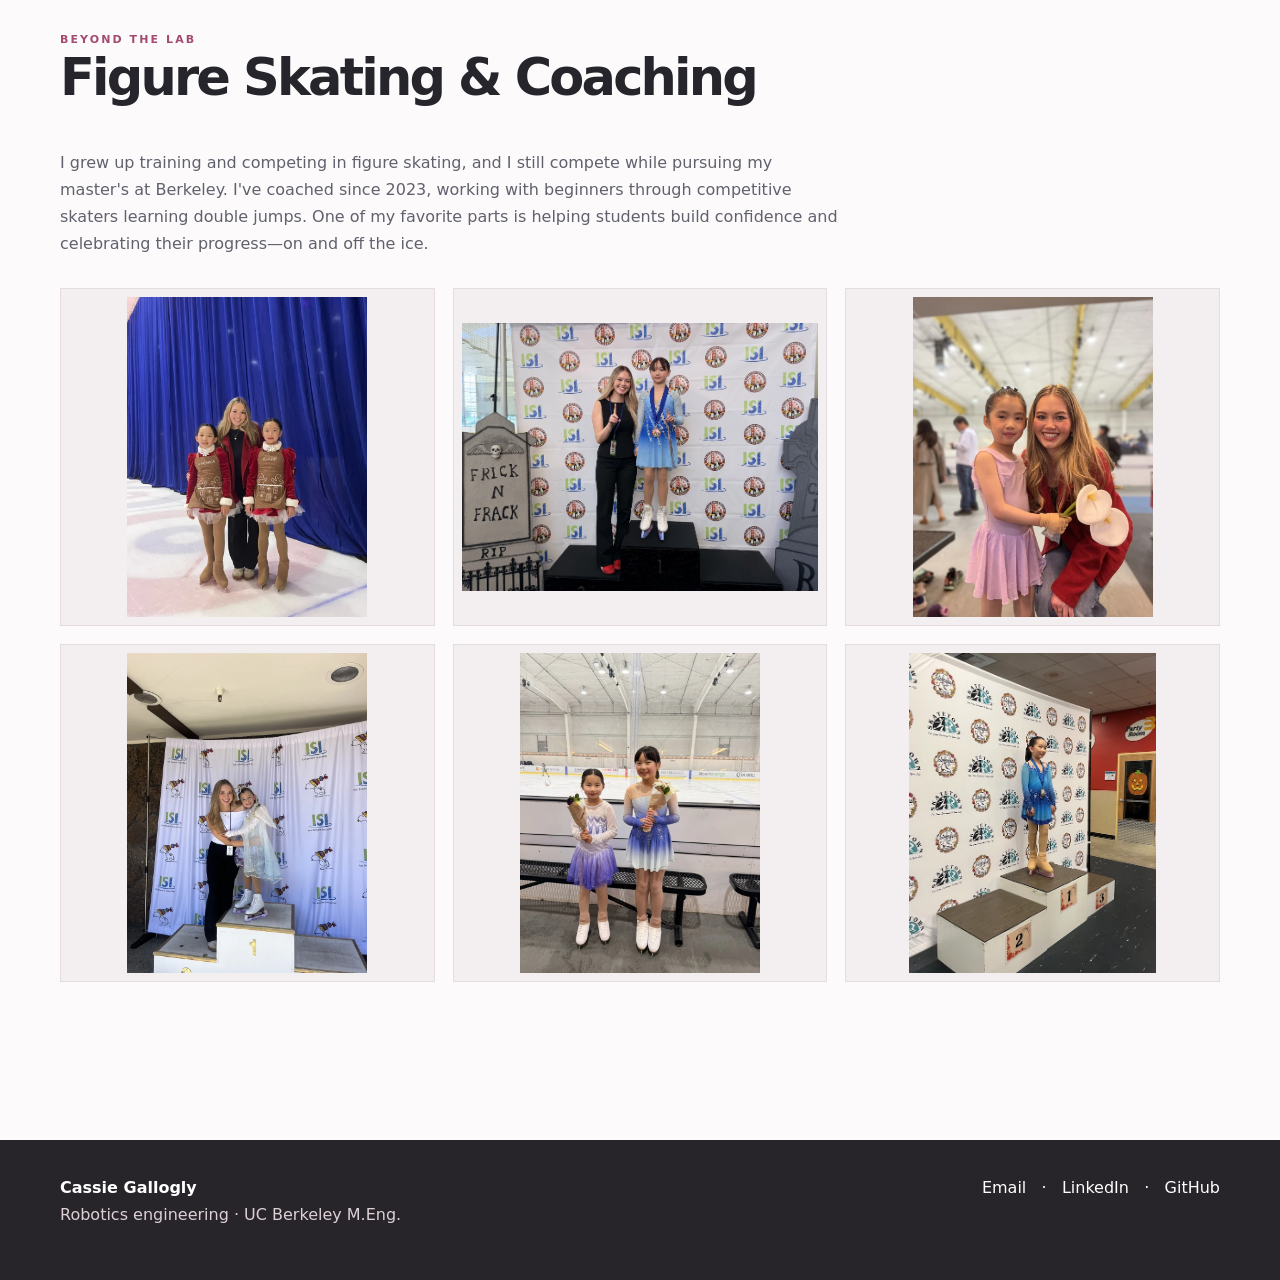
==== commit b1ea4b60: "Add files via upload" ====
--- a/about.html
+++ b/about.html
@@ -1,3 +1,3 @@
 <!DOCTYPE html>
 
-<html lang="en"><head><meta charset="utf-8"/><meta content="width=device-width,initial-scale=1" name="viewport"/><meta content="#fcfafb" name="theme-color"/><meta content="Cassie Gallogly, robotics engineer and UC Berkeley M.Eng. student. Engineering research and project portfolio." name="description"/><title>About | Cassie Gallogly</title><link href="styles.css" rel="stylesheet"/></head><body><header class="topbar"><div class="container nav"><a class="brand" href="index.html">Cassie Gallogly<em>.</em></a><nav aria-label="Navigation" class="links"><a href="projects.html">Projects</a><a href="about.html">About</a><a href="contact.html">Contact</a><a class="navresume" href="Cassie_Gallogly_Resume.pdf" target="_blank">Résumé ↗</a></nav></div></header><main><div class="container"><div class="pagehead"><div class="label">Background</div><h1>About Me</h1><p>Engineering, hands-on building, and a lifelong love of figure skating.</p></div><div class="split sectiontight"><div><img alt="Cassie at the coast after graduation" class="about-portrait" loading="lazy" src="assets/coast.webp"/></div><div><h2>Hi, I'm Cassie.</h2><p>I earned my B.S. in Robotics Engineering, with a minor in Electrical Engineering, from UC Santa Cruz in 2026. I’m now pursuing my M.Eng. in Mechanical Engineering at UC Berkeley, concentrating in control of robotic and autonomous systems.</p><p>What I enjoy most is working alongside a team to turn an idea into something real. I love the whole process—from designing in CAD and building prototypes to troubleshooting, testing, and seeing a system come together to solve a real-world problem.</p><a class="button alt" href="Cassie_Gallogly_Resume.pdf" target="_blank">View My Résumé ↗</a></div></div></div><div class="features section"><div class="container"><h2>Education</h2><h3>UC Berkeley</h3><p>Master of Engineering, Mechanical Engineering · Control of Robotic and Autonomous Systems · 2026 to 2027</p><h3>UC Santa Cruz</h3><p>B.S. Robotics Engineering · Minor in Electrical Engineering · 2022 to 2026 · Dean’s Honors List</p></div></div><div class="container section"><div class="label">Beyond the lab</div><h2>Figure Skating &amp; Coaching</h2><p style="max-width:780px">I grew up training and competing in figure skating, and I still compete while pursuing my master's at Berkeley. I've coached since 2023, working with beginners through competitive skaters learning double jumps. One of my favorite parts is helping students build confidence and celebrating their progress—on and off the ice.</p><div class="gallery coaching-gallery"><figure><img alt="Cassie coaching two young skaters" loading="lazy" src="assets/coach.webp"/></figure><figure><img alt="Cassie with a skating student at a competition" loading="lazy" src="assets/student-award.webp"/></figure><figure><img alt="Cassie with a young skating student after a performance" loading="lazy" src="assets/coaching-flowers.webp"/></figure><figure><img alt="Cassie celebrating a student on the first-place podium" loading="lazy" src="assets/coaching-podium.webp"/></figure><figure><img alt="Two figure skating students with flowers at the rink" loading="lazy" src="assets/skating-students.webp"/></figure></div></div></main><footer class="footer"><div class="container footinner"><div><b>Cassie Gallogly</b><p>Robotics engineering · UC Berkeley M.Eng.</p></div><div><a href="mailto:cassiegallogly21@gmail.com">Email</a>   ·   <a href="https://www.linkedin.com/in/cassie-gallogly-879199278/" rel="noopener" target="_blank">LinkedIn</a>   ·   <a href="https://github.com/CassieGallogly" rel="noopener" target="_blank">GitHub</a></div></div></footer></body></html>+<html lang="en"><head><meta charset="utf-8"/><meta content="width=device-width,initial-scale=1" name="viewport"/><meta content="#fcfafb" name="theme-color"/><meta content="Cassie Gallogly, robotics engineer and UC Berkeley M.Eng. student. Engineering research and project portfolio." name="description"/><title>About | Cassie Gallogly</title><link href="styles.css" rel="stylesheet"/></head><body><header class="topbar"><div class="container nav"><a class="brand" href="index.html">Cassie Gallogly<em>.</em></a><nav aria-label="Navigation" class="links"><a href="projects.html">Projects</a><a href="about.html">About</a><a href="contact.html">Contact</a><a class="navresume" href="Cassie_Gallogly_Resume.pdf" target="_blank">Resume ↗</a></nav></div></header><main><div class="container"><div class="pagehead"><div class="label">Background</div><h1>About Me</h1><p>Engineering, hands-on building, and a lifelong love of figure skating.</p></div><div class="split sectiontight"><div><img alt="Cassie at the coast after graduation" class="about-portrait" loading="lazy" src="assets/coast.webp"/></div><div><h2>Hi, I'm Cassie.</h2><p>I earned my B.S. in Robotics Engineering, with a minor in Electrical Engineering, from UC Santa Cruz in 2026. I’m now pursuing my M.Eng. in Mechanical Engineering at UC Berkeley, concentrating in control of robotic and autonomous systems.</p><p>What I enjoy most is working alongside a team to turn an idea into something real. I love the whole process—from designing in CAD and building prototypes to troubleshooting, testing, and seeing a system come together to solve a real-world problem.</p><a class="button alt" href="Cassie_Gallogly_Resume.pdf" target="_blank">View My Resume ↗</a></div></div></div><div class="features section"><div class="container"><h2>Education</h2><h3>UC Berkeley</h3><p>Master of Engineering, Mechanical Engineering · Control of Robotic and Autonomous Systems · 2026 to 2027</p><h3>UC Santa Cruz</h3><p>B.S. Robotics Engineering · Minor in Electrical Engineering · 2022 to 2026 · Dean’s Honors List</p></div></div><div class="container section"><div class="label">Beyond the lab</div><h2>Figure Skating &amp; Coaching</h2><p style="max-width:780px">I grew up training and competing in figure skating, and I still compete while pursuing my master's at Berkeley. I've coached since 2023, working with beginners through competitive skaters learning double jumps. One of my favorite parts is helping students build confidence and celebrating their progress—on and off the ice.</p><div class="gallery coaching-gallery"><figure><img alt="Cassie coaching two young skaters" loading="lazy" src="assets/coach.webp"/></figure><figure><img alt="Cassie with a skating student at a competition" loading="lazy" src="assets/student-award.webp"/></figure><figure><img alt="Cassie with a young skating student after a performance" loading="lazy" src="assets/coaching-flowers.webp"/></figure><figure><img alt="Cassie celebrating a student on the first-place podium" loading="lazy" src="assets/coaching-podium.webp"/></figure><figure><img alt="Two figure skating students with flowers at the rink" loading="lazy" src="assets/skating-students.webp"/></figure><figure><img alt="Figure skater on the first-place podium at a skating competition" loading="lazy" src="assets/coaching-competition.webp"/></figure></div></div></main><footer class="footer"><div class="container footinner"><div><b>Cassie Gallogly</b><p>Robotics engineering · UC Berkeley M.Eng.</p></div><div><a href="mailto:cassiegallogly21@gmail.com">Email</a>   ·   <a href="https://www.linkedin.com/in/cassie-gallogly-879199278/" rel="noopener" target="_blank">LinkedIn</a>   ·   <a href="https://github.com/CassieGallogly" rel="noopener" target="_blank">GitHub</a></div></div></footer></body></html>
